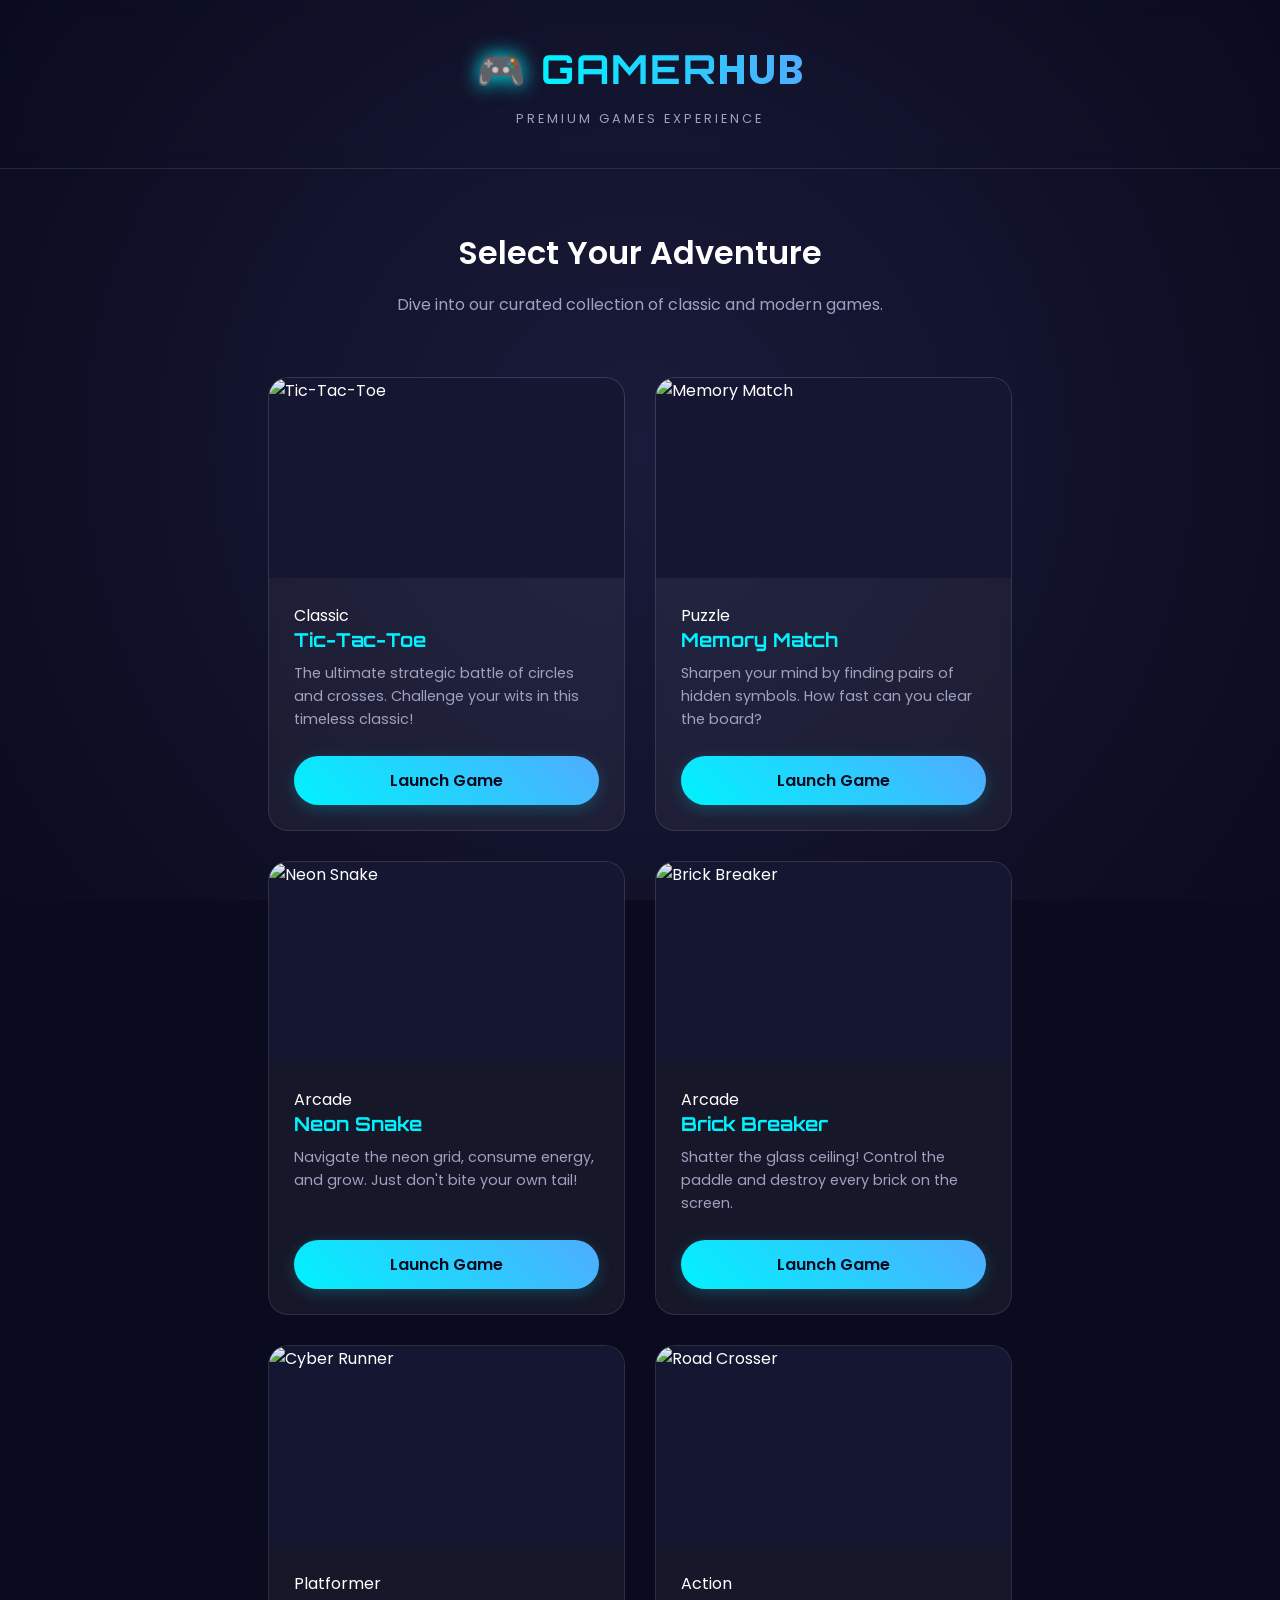
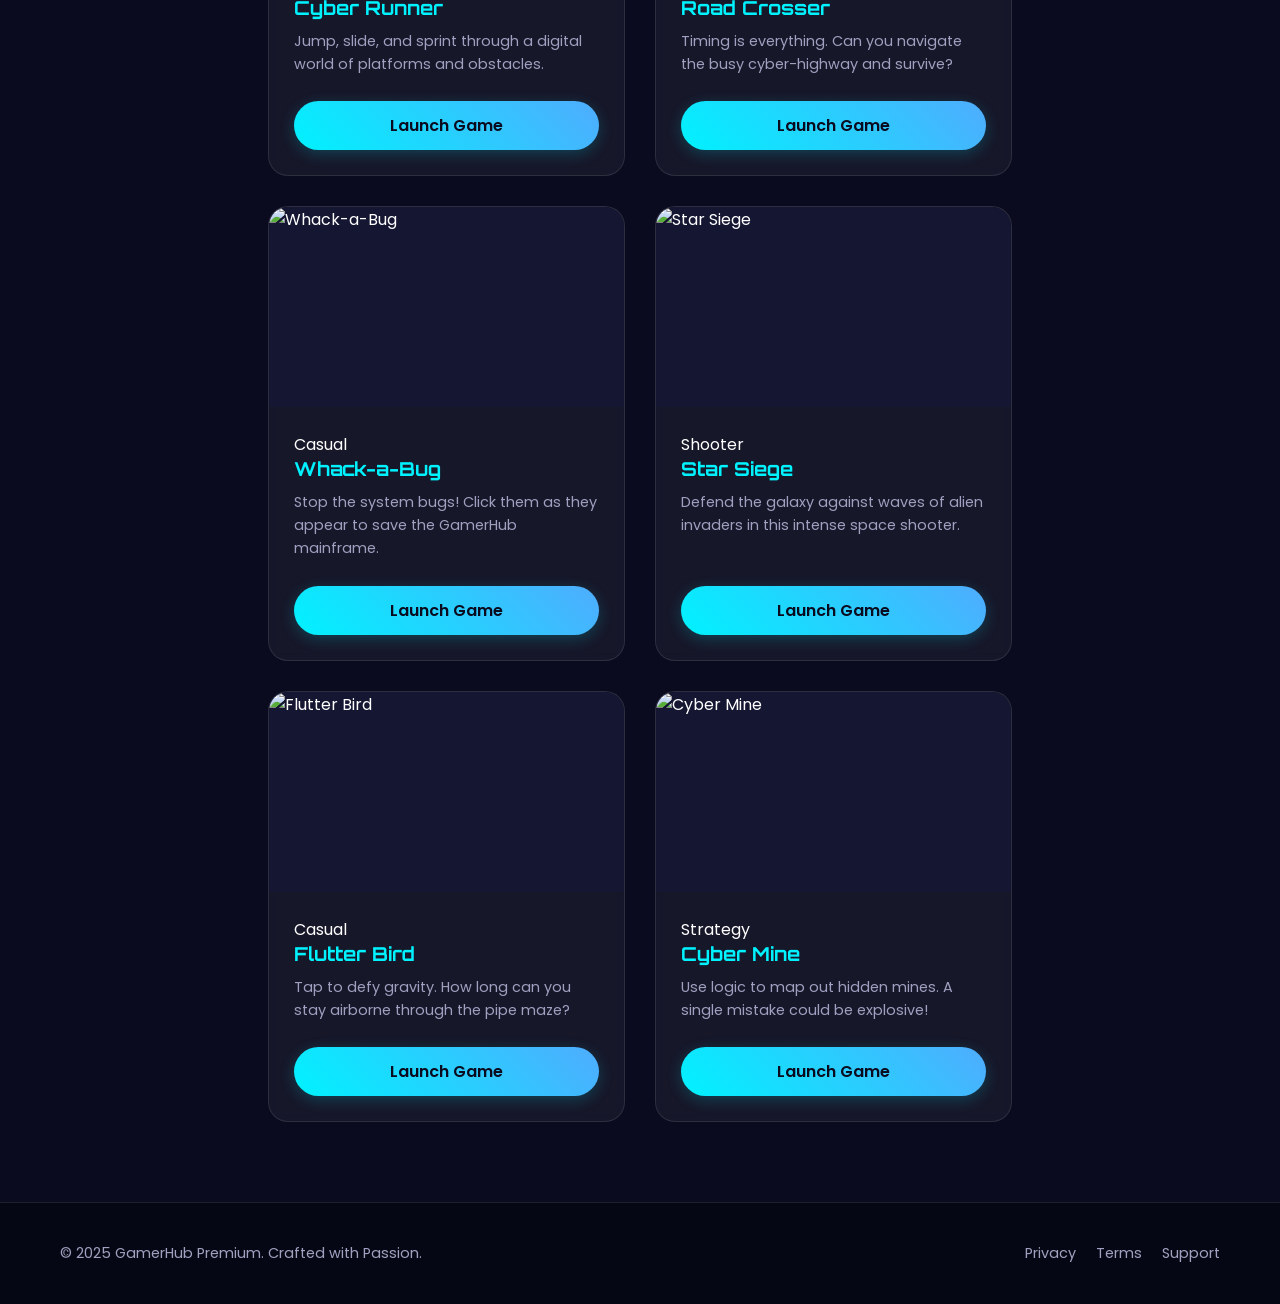
==== index.html @ 2292d2ab "Add files via upload" ====
<!DOCTYPE html>
<html lang="en">
<head>
    <meta charset="UTF-8">
    <meta name="viewport" content="width=device-width, initial-scale=1.0">
    <meta name="description" content="A premium collection of high-quality web games. Play Tic-Tac-Toe, Snake, Minesweeper, and more!">
    <title>GamerHub | Premium Web Games Collection</title>
    <link rel="preconnect" href="https://fonts.googleapis.com">
    <link rel="preconnect" href="https://fonts.gstatic.com" crossorigin>
    <link href="https://fonts.googleapis.com/css2?family=Orbitron:wght@400;700&family=Poppins:wght@300;400;600&display=swap" rel="stylesheet">
    <link rel="stylesheet" href="style.css">
</head>
<body>
    <div class="bg-glow"></div>
    
    <header>
        <div class="container">
            <div class="logo">
                <span class="logo-icon">🎮</span>
                <h1>GAMER<span>HUB</span></h1>
            </div>
            <p class="subtitle">Premium Games Experience</p>
        </div>
    </header>

    <main class="container">
        <section class="hero">
            <h2>Select Your Adventure</h2>
            <p>Dive into our curated collection of classic and modern games.</p>
        </section>

        <div id="game-grid" class="game-grid">
            <!-- Games will be dynamically injected here -->
            <div class="loader-container">
                <div class="loader"></div>
            </div>
        </div>
    </main>

    <footer>
        <div class="container">
            <p>&copy; 2025 GamerHub Premium. Crafted with Passion.</p>
            <div class="footer-links">
                <a href="#">Privacy</a>
                <a href="#">Terms</a>
                <a href="#">Support</a>
            </div>
        </div>
    </footer>

    <script src="script.js"></script>
</body>
</html>
---- style.css ----
:root {
    --primary: #00f2fe;
    --secondary: #4facfe;
    --accent: #ff00c1;
    --bg-dark: #0a0b1e;
    --card-bg: rgba(255, 255, 255, 0.05);
    --text-main: #ffffff;
    --text-dim: #a0a0c0;
    --glass-border: rgba(255, 255, 255, 0.1);
    --glow-shadow: 0 0 20px rgba(0, 242, 254, 0.3);
}

* {
    margin: 0;
    padding: 0;
    box-sizing: border-box;
    font-family: 'Poppins', sans-serif;
}

body {
    background-color: var(--bg-dark);
    color: var(--text-main);
    min-height: 100vh;
    overflow-x: hidden;
    display: flex;
    flex-direction: column;
}

.bg-glow {
    position: fixed;
    top: 0;
    left: 0;
    width: 100%;
    height: 100%;
    background: radial-gradient(circle at 50% 50%, #1a1b3a 0%, #0a0b1e 100%);
    z-index: -1;
}

.container {
    max-width: 1200px;
    margin: 0 auto;
    padding: 0 20px;
}

header {
    padding: 40px 0;
    text-align: center;
    border-bottom: 1px solid var(--glass-border);
    backdrop-filter: blur(10px);
}

.logo {
    display: flex;
    align-items: center;
    justify-content: center;
    gap: 15px;
    margin-bottom: 10px;
}

.logo h1 {
    font-family: 'Orbitron', sans-serif;
    font-size: 2.5rem;
    letter-spacing: 2px;
    background: linear-gradient(to right, var(--primary), var(--secondary));
    -webkit-background-clip: text;
    background-clip: text;
    -webkit-text-fill-color: transparent;
}

.logo span {
    color: var(--accent);
}

.logo-icon {
    font-size: 2.5rem;
    filter: drop-shadow(0 0 10px var(--primary));
}

.subtitle {
    color: var(--text-dim);
    letter-spacing: 3px;
    text-transform: uppercase;
    font-size: 0.8rem;
}

.hero {
    text-align: center;
    padding: 60px 0;
}

.hero h2 {
    font-size: 2rem;
    margin-bottom: 15px;
    font-weight: 600;
}

.hero p {
    color: var(--text-dim);
    max-width: 600px;
    margin: 0 auto;
}

.game-grid {
    display: grid;
    grid-template-columns: repeat(auto-fill, minmax(300px, 1fr));
    gap: 30px;
    padding-bottom: 80px;
}

.game-card {
    background: var(--card-bg);
    border-radius: 20px;
    border: 1px solid var(--glass-border);
    overflow: hidden;
    backdrop-filter: blur(5px);
    transition: all 0.4s cubic-bezier(0.175, 0.885, 0.32, 1.275);
    display: flex;
    flex-direction: column;
}

.game-card:hover {
    transform: translateY(-10px);
    border-color: var(--primary);
    box-shadow: var(--glow-shadow);
}

.card-image {
    width: 100%;
    height: 200px;
    background: #151632;
    position: relative;
    overflow: hidden;
}

.card-image img {
    width: 100%;
    height: 100%;
    object-fit: cover;
    transition: transform 0.5s ease;
}

.game-card:hover .card-image img {
    transform: scale(1.1);
}

.card-content {
    padding: 25px;
    flex-grow: 1;
    display: flex;
    flex-direction: column;
}

.card-content h3 {
    font-family: 'Orbitron', sans-serif;
    font-size: 1.2rem;
    margin-bottom: 10px;
    color: var(--primary);
}

.card-content p {
    color: var(--text-dim);
    font-size: 0.9rem;
    margin-bottom: 25px;
    line-height: 1.6;
    flex-grow: 1;
}

.play-btn {
    display: inline-block;
    padding: 12px 25px;
    background: linear-gradient(45deg, var(--primary), var(--secondary));
    color: var(--bg-dark);
    text-decoration: none;
    border-radius: 50px;
    font-weight: 600;
    text-align: center;
    transition: all 0.3s ease;
    box-shadow: 0 4px 15px rgba(0, 242, 254, 0.2);
}

.play-btn:hover {
    transform: scale(1.05);
    box-shadow: 0 6px 20px rgba(0, 242, 254, 0.4);
    filter: brightness(1.1);
}

footer {
    padding: 40px 0;
    background: rgba(0, 0, 0, 0.3);
    margin-top: auto;
    border-top: 1px solid var(--glass-border);
}

footer .container {
    display: flex;
    justify-content: space-between;
    align-items: center;
    flex-wrap: wrap;
    gap: 20px;
}

footer p {
    color: var(--text-dim);
    font-size: 0.9rem;
}

.footer-links {
    display: flex;
    gap: 20px;
}

.footer-links a {
    color: var(--text-dim);
    text-decoration: none;
    font-size: 0.9rem;
    transition: color 0.3s ease;
}

.footer-links a:hover {
    color: var(--primary);
}

/* Loader */
.loader-container {
    grid-column: 1 / -1;
    display: flex;
    justify-content: center;
    padding: 50px;
}

.loader {
    width: 48px;
    height: 48px;
    border: 5px solid var(--glass-border);
    border-bottom-color: var(--primary);
    border-radius: 50%;
    animation: rotation 1s linear infinite;
}

@keyframes rotation {
    0% {
        transform: rotate(0deg);
    }

    100% {
        transform: rotate(360deg);
    }
}

.fullscreen-btn {
    background: var(--card-bg);
    border: 1px solid var(--glass-border);
    color: var(--primary);
    padding: 8px 12px;
    border-radius: 10px;
    cursor: pointer;
    font-size: 0.9rem;
    font-weight: 600;
    transition: all 0.3s ease;
    display: flex;
    align-items: center;
    gap: 8px;
}

.fullscreen-btn:hover {
    background: rgba(255, 255, 255, 0.1);
    border-color: var(--primary);
    box-shadow: 0 0 10px var(--primary);
}
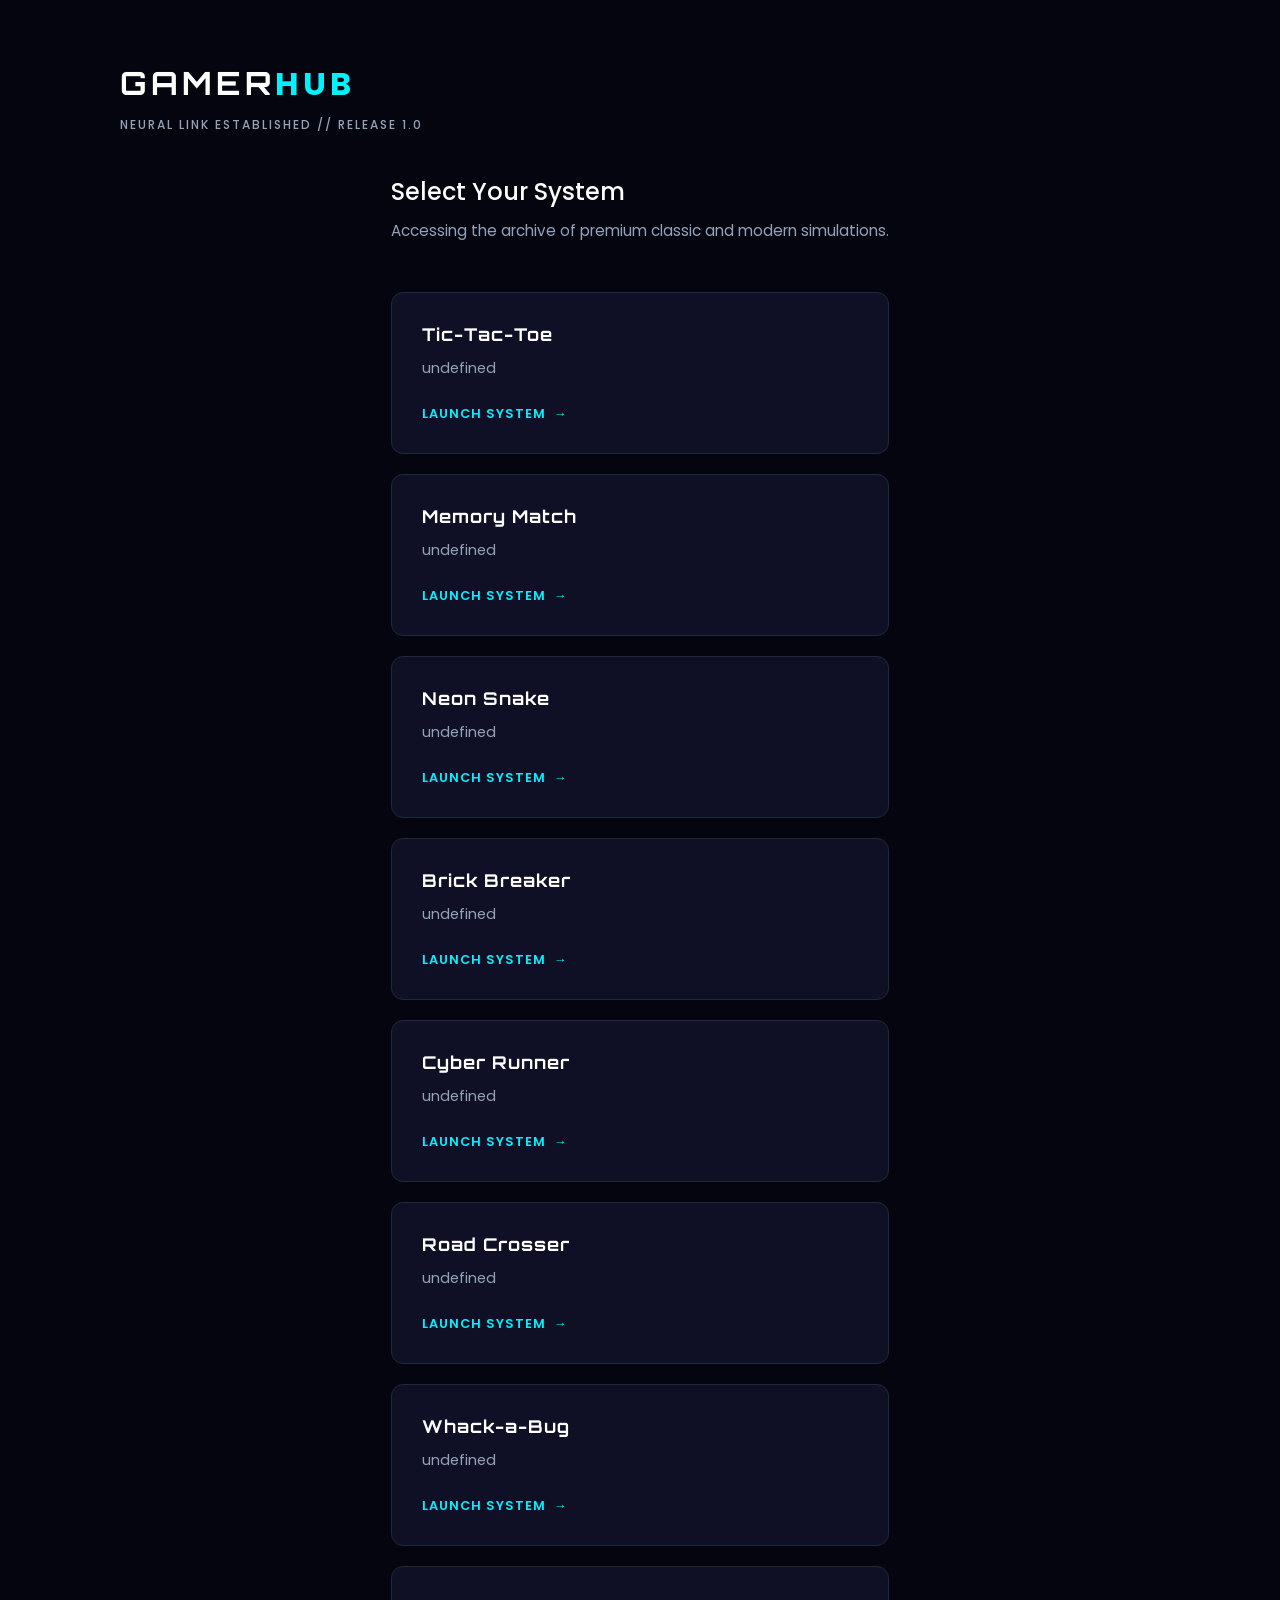
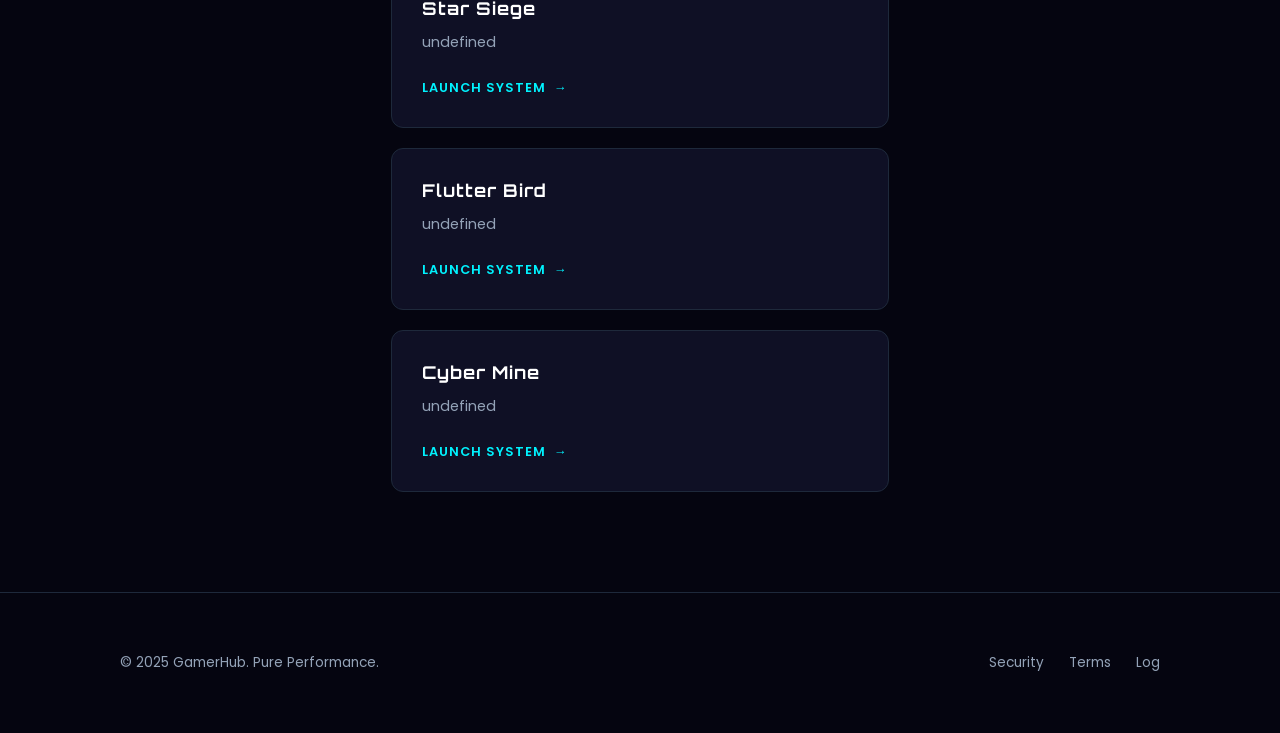
==== commit d5d7a400: "Add files via upload" ====
--- a/index.html
+++ b/index.html
@@ -1,36 +1,36 @@
 <!DOCTYPE html>
 <html lang="en">
+
 <head>
     <meta charset="UTF-8">
     <meta name="viewport" content="width=device-width, initial-scale=1.0">
-    <meta name="description" content="A premium collection of high-quality web games. Play Tic-Tac-Toe, Snake, Minesweeper, and more!">
-    <title>GamerHub | Premium Web Games Collection</title>
+    <meta name="description" content="A premium minimalist collection of high-quality web games.">
+    <title>GamerHub | Minimalist Web Games</title>
     <link rel="preconnect" href="https://fonts.googleapis.com">
     <link rel="preconnect" href="https://fonts.gstatic.com" crossorigin>
-    <link href="https://fonts.googleapis.com/css2?family=Orbitron:wght@400;700&family=Poppins:wght@300;400;600&display=swap" rel="stylesheet">
+    <link
+        href="https://fonts.googleapis.com/css2?family=Orbitron:wght@400;700&family=Poppins:wght@300;400;500;600&display=swap"
+        rel="stylesheet">
     <link rel="stylesheet" href="style.css">
 </head>
+
 <body>
-    <div class="bg-glow"></div>
-    
     <header>
         <div class="container">
             <div class="logo">
-                <span class="logo-icon">🎮</span>
                 <h1>GAMER<span>HUB</span></h1>
             </div>
-            <p class="subtitle">Premium Games Experience</p>
+            <p class="subtitle">Neural Link Established // Release 1.0</p>
         </div>
     </header>
 
     <main class="container">
         <section class="hero">
-            <h2>Select Your Adventure</h2>
-            <p>Dive into our curated collection of classic and modern games.</p>
+            <h2>Select Your System</h2>
+            <p>Accessing the archive of premium classic and modern simulations.</p>
         </section>
 
         <div id="game-grid" class="game-grid">
-            <!-- Games will be dynamically injected here -->
             <div class="loader-container">
                 <div class="loader"></div>
             </div>
@@ -39,15 +39,16 @@
 
     <footer>
         <div class="container">
-            <p>&copy; 2025 GamerHub Premium. Crafted with Passion.</p>
+            <p>&copy; 2025 GamerHub. Pure Performance.</p>
             <div class="footer-links">
-                <a href="#">Privacy</a>
+                <a href="#">Security</a>
                 <a href="#">Terms</a>
-                <a href="#">Support</a>
+                <a href="#">Log</a>
             </div>
         </div>
     </footer>
 
     <script src="script.js"></script>
 </body>
-</html>
+
+</html>
--- a/style.css
+++ b/style.css
@@ -2,12 +2,12 @@
     --primary: #00f2fe;
     --secondary: #4facfe;
     --accent: #ff00c1;
-    --bg-dark: #0a0b1e;
-    --card-bg: rgba(255, 255, 255, 0.05);
+    --bg-dark: #050510;
+    --card-bg: #0f1025;
     --text-main: #ffffff;
-    --text-dim: #a0a0c0;
-    --glass-border: rgba(255, 255, 255, 0.1);
-    --glow-shadow: 0 0 20px rgba(0, 242, 254, 0.3);
+    --text-dim: #94a3b8;
+    --border: #1e293b;
+    --border-hover: #334155;
 }
 
 * {
@@ -21,249 +21,178 @@
     background-color: var(--bg-dark);
     color: var(--text-main);
     min-height: 100vh;
-    overflow-x: hidden;
     display: flex;
     flex-direction: column;
 }
 
-.bg-glow {
-    position: fixed;
-    top: 0;
-    left: 0;
-    width: 100%;
-    height: 100%;
-    background: radial-gradient(circle at 50% 50%, #1a1b3a 0%, #0a0b1e 100%);
-    z-index: -1;
-}
-
 .container {
-    max-width: 1200px;
+    max-width: 1100px;
     margin: 0 auto;
-    padding: 0 20px;
+    padding: 0 30px;
 }
 
 header {
-    padding: 40px 0;
-    text-align: center;
-    border-bottom: 1px solid var(--glass-border);
-    backdrop-filter: blur(10px);
-}
-
-.logo {
-    display: flex;
-    align-items: center;
-    justify-content: center;
-    gap: 15px;
-    margin-bottom: 10px;
+    padding: 60px 0 40px;
+    text-align: left;
 }
 
 .logo h1 {
     font-family: 'Orbitron', sans-serif;
-    font-size: 2.5rem;
-    letter-spacing: 2px;
-    background: linear-gradient(to right, var(--primary), var(--secondary));
-    -webkit-background-clip: text;
-    background-clip: text;
-    -webkit-text-fill-color: transparent;
+    font-size: 2rem;
+    letter-spacing: 4px;
+    color: var(--text-main);
+    text-transform: uppercase;
 }
 
-.logo span {
-    color: var(--accent);
-}
-
-.logo-icon {
-    font-size: 2.5rem;
-    filter: drop-shadow(0 0 10px var(--primary));
+.logo h1 span {
+    color: var(--primary);
 }
 
 .subtitle {
     color: var(--text-dim);
-    letter-spacing: 3px;
+    letter-spacing: 2px;
     text-transform: uppercase;
-    font-size: 0.8rem;
+    font-size: 0.75rem;
+    margin-top: 8px;
+    font-weight: 500;
 }
 
 .hero {
-    text-align: center;
-    padding: 60px 0;
+    padding-bottom: 50px;
 }
 
 .hero h2 {
-    font-size: 2rem;
-    margin-bottom: 15px;
-    font-weight: 600;
+    font-size: 1.5rem;
+    margin-bottom: 10px;
+    font-weight: 500;
 }
 
 .hero p {
     color: var(--text-dim);
-    max-width: 600px;
-    margin: 0 auto;
+    font-size: 0.95rem;
 }
 
 .game-grid {
     display: grid;
-    grid-template-columns: repeat(auto-fill, minmax(300px, 1fr));
-    gap: 30px;
-    padding-bottom: 80px;
+    grid-template-columns: repeat(auto-fill, minmax(320px, 1fr));
+    gap: 20px;
+    padding-bottom: 100px;
 }
 
 .game-card {
     background: var(--card-bg);
-    border-radius: 20px;
-    border: 1px solid var(--glass-border);
-    overflow: hidden;
-    backdrop-filter: blur(5px);
-    transition: all 0.4s cubic-bezier(0.175, 0.885, 0.32, 1.275);
+    border: 1px solid var(--border);
+    border-radius: 12px;
+    padding: 30px;
     display: flex;
     flex-direction: column;
+    transition: all 0.2s ease;
+    text-decoration: none;
+    color: inherit;
 }
 
 .game-card:hover {
-    transform: translateY(-10px);
     border-color: var(--primary);
-    box-shadow: var(--glow-shadow);
-}
-
-.card-image {
-    width: 100%;
-    height: 200px;
-    background: #151632;
-    position: relative;
-    overflow: hidden;
-}
-
-.card-image img {
-    width: 100%;
-    height: 100%;
-    object-fit: cover;
-    transition: transform 0.5s ease;
-}
-
-.game-card:hover .card-image img {
-    transform: scale(1.1);
-}
-
-.card-content {
-    padding: 25px;
-    flex-grow: 1;
-    display: flex;
-    flex-direction: column;
+    background: #151730;
+    transform: translateY(-4px);
 }
 
 .card-content h3 {
     font-family: 'Orbitron', sans-serif;
-    font-size: 1.2rem;
-    margin-bottom: 10px;
+    font-size: 1.1rem;
+    margin-bottom: 12px;
+    color: var(--text-main);
+    letter-spacing: 1px;
+}
+
+.game-card:hover h3 {
     color: var(--primary);
 }
 
 .card-content p {
     color: var(--text-dim);
     font-size: 0.9rem;
+    line-height: 1.6;
     margin-bottom: 25px;
-    line-height: 1.6;
-    flex-grow: 1;
 }
 
-.play-btn {
-    display: inline-block;
-    padding: 12px 25px;
-    background: linear-gradient(45deg, var(--primary), var(--secondary));
-    color: var(--bg-dark);
-    text-decoration: none;
-    border-radius: 50px;
+.play-label {
+    margin-top: auto;
+    font-size: 0.8rem;
     font-weight: 600;
-    text-align: center;
-    transition: all 0.3s ease;
-    box-shadow: 0 4px 15px rgba(0, 242, 254, 0.2);
+    color: var(--primary);
+    text-transform: uppercase;
+    letter-spacing: 1px;
+    display: flex;
+    align-items: center;
+    gap: 8px;
 }
 
-.play-btn:hover {
-    transform: scale(1.05);
-    box-shadow: 0 6px 20px rgba(0, 242, 254, 0.4);
-    filter: brightness(1.1);
+.play-label::after {
+    content: '→';
+    transition: transform 0.2s ease;
+}
+
+.game-card:hover .play-label::after {
+    transform: translateX(5px);
 }
 
 footer {
-    padding: 40px 0;
-    background: rgba(0, 0, 0, 0.3);
+    padding: 60px 0;
+    border-top: 1px solid var(--border);
     margin-top: auto;
-    border-top: 1px solid var(--glass-border);
 }
 
 footer .container {
     display: flex;
     justify-content: space-between;
     align-items: center;
-    flex-wrap: wrap;
-    gap: 20px;
 }
 
 footer p {
     color: var(--text-dim);
-    font-size: 0.9rem;
+    font-size: 0.85rem;
 }
 
 .footer-links {
     display: flex;
-    gap: 20px;
+    gap: 25px;
 }
 
 .footer-links a {
     color: var(--text-dim);
     text-decoration: none;
-    font-size: 0.9rem;
-    transition: color 0.3s ease;
+    font-size: 0.85rem;
+    transition: color 0.2s ease;
 }
 
 .footer-links a:hover {
     color: var(--primary);
 }
 
-/* Loader */
+/* Minimal Loader */
 .loader-container {
     grid-column: 1 / -1;
     display: flex;
     justify-content: center;
-    padding: 50px;
+    padding: 100px;
 }
 
 .loader {
-    width: 48px;
-    height: 48px;
-    border: 5px solid var(--glass-border);
-    border-bottom-color: var(--primary);
+    width: 24px;
+    height: 24px;
+    border: 2px solid var(--border);
+    border-top-color: var(--primary);
     border-radius: 50%;
-    animation: rotation 1s linear infinite;
+    animation: rotation 0.8s linear infinite;
 }
 
 @keyframes rotation {
-    0% {
+    from {
         transform: rotate(0deg);
     }
 
-    100% {
+    to {
         transform: rotate(360deg);
     }
-}
-
-.fullscreen-btn {
-    background: var(--card-bg);
-    border: 1px solid var(--glass-border);
-    color: var(--primary);
-    padding: 8px 12px;
-    border-radius: 10px;
-    cursor: pointer;
-    font-size: 0.9rem;
-    font-weight: 600;
-    transition: all 0.3s ease;
-    display: flex;
-    align-items: center;
-    gap: 8px;
-}
-
-.fullscreen-btn:hover {
-    background: rgba(255, 255, 255, 0.1);
-    border-color: var(--primary);
-    box-shadow: 0 0 10px var(--primary);
 }
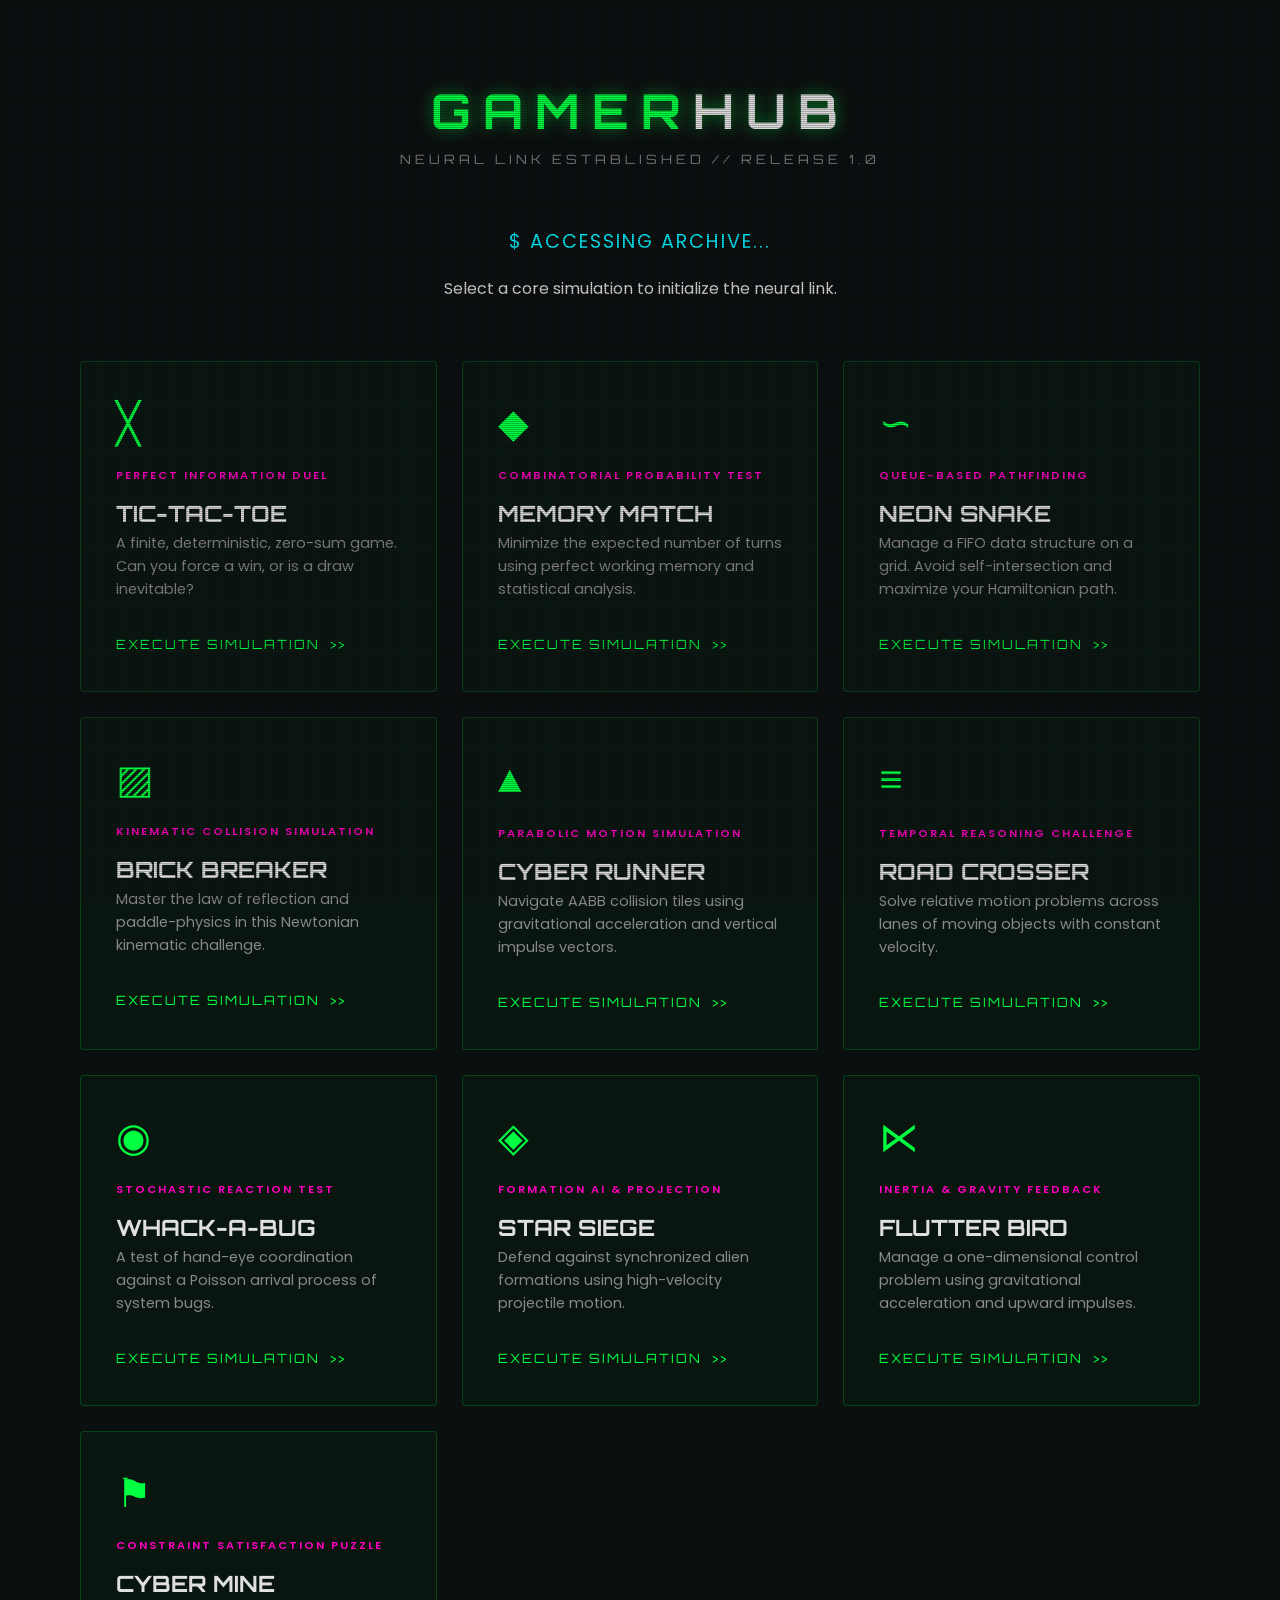
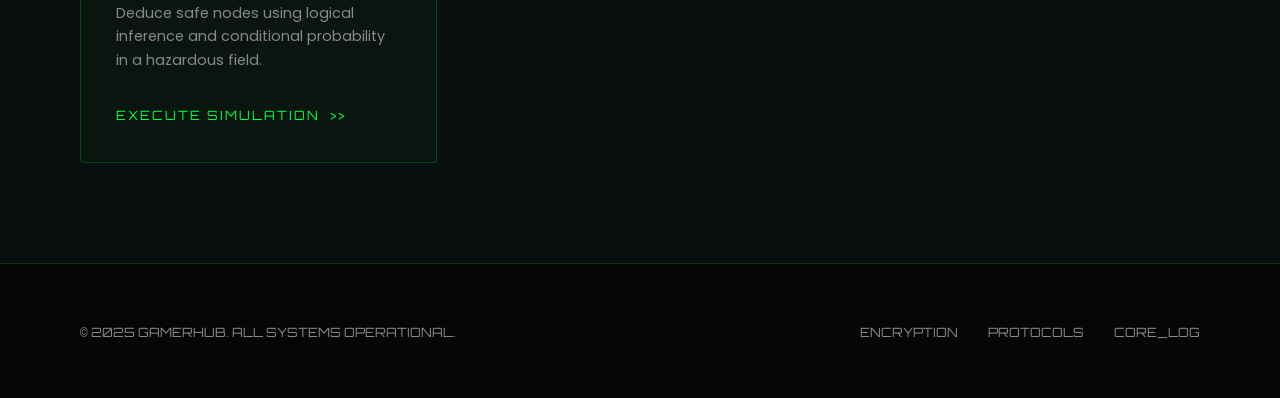
==== commit cad73dc3: "Add files via upload" ====
--- a/index.html
+++ b/index.html
@@ -4,8 +4,8 @@
 <head>
     <meta charset="UTF-8">
     <meta name="viewport" content="width=device-width, initial-scale=1.0">
-    <meta name="description" content="A premium minimalist collection of high-quality web games.">
-    <title>GamerHub | Minimalist Web Games</title>
+    <meta name="description" content="GAMERHUB: Retro-futuristic terminal archive of premium game simulations.">
+    <title>GAMERHUB // TERMINAL ACCESS</title>
     <link rel="preconnect" href="https://fonts.googleapis.com">
     <link rel="preconnect" href="https://fonts.gstatic.com" crossorigin>
     <link
@@ -15,6 +15,8 @@
 </head>
 
 <body>
+    <div class="grid-bg"></div>
+
     <header>
         <div class="container">
             <div class="logo">
@@ -26,8 +28,8 @@
 
     <main class="container">
         <section class="hero">
-            <h2>Select Your System</h2>
-            <p>Accessing the archive of premium classic and modern simulations.</p>
+            <h2>$ ACCESSING ARCHIVE...</h2>
+            <p>Select a core simulation to initialize the neural link.</p>
         </section>
 
         <div id="game-grid" class="game-grid">
@@ -39,11 +41,11 @@
 
     <footer>
         <div class="container">
-            <p>&copy; 2025 GamerHub. Pure Performance.</p>
+            <p>&copy; 2025 GAMERHUB. ALL SYSTEMS OPERATIONAL.</p>
             <div class="footer-links">
-                <a href="#">Security</a>
-                <a href="#">Terms</a>
-                <a href="#">Log</a>
+                <a href="#">ENCRYPTION</a>
+                <a href="#">PROTOCOLS</a>
+                <a href="#">CORE_LOG</a>
             </div>
         </div>
     </footer>
--- a/style.css
+++ b/style.css
@@ -1,176 +1,239 @@
 :root {
-    --primary: #00f2fe;
-    --secondary: #4facfe;
-    --accent: #ff00c1;
-    --bg-dark: #050510;
-    --card-bg: #0f1025;
-    --text-main: #ffffff;
-    --text-dim: #94a3b8;
-    --border: #1e293b;
-    --border-hover: #334155;
+    --bg-dark: #0a0f0f;
+    --terminal-green: #00ff41;
+    --terminal-cyan: #00f2fe;
+    --terminal-magenta: #ff00c1;
+    --text-main: #e0e0e0;
+    --text-dim: #888888;
+    --border: rgba(0, 255, 65, 0.2);
+    --border-hover: rgba(0, 255, 65, 0.5);
+    --card-bg: rgba(0, 255, 65, 0.03);
 }
 
 * {
     margin: 0;
     padding: 0;
     box-sizing: border-box;
-    font-family: 'Poppins', sans-serif;
 }
 
 body {
     background-color: var(--bg-dark);
     color: var(--text-main);
+    font-family: 'Poppins', sans-serif;
     min-height: 100vh;
-    display: flex;
-    flex-direction: column;
+    overflow-x: hidden;
+    position: relative;
+}
+
+/* Scan-line and Grid Effects */
+body::before {
+    content: " ";
+    display: block;
+    position: fixed;
+    top: 0;
+    left: 0;
+    bottom: 0;
+    right: 0;
+    background: linear-gradient(rgba(18, 16, 16, 0) 50%, rgba(0, 0, 0, 0.25) 50%), linear-gradient(90deg, rgba(255, 0, 0, 0.06), rgba(0, 255, 0, 0.02), rgba(0, 0, 255, 0.06));
+    z-index: 2000;
+    background-size: 100% 2px, 3px 100%;
+    pointer-events: none;
+}
+
+.grid-bg {
+    position: fixed;
+    top: 0;
+    left: 0;
+    width: 100%;
+    height: 100%;
+    background-image: linear-gradient(var(--border) 1px, transparent 1px), linear-gradient(90deg, var(--border) 1px, transparent 1px);
+    background-size: 50px 50px;
+    z-index: -1;
+    opacity: 0.1;
+    animation: grid-move 20s linear infinite;
+}
+
+@keyframes grid-move {
+    from {
+        background-position: 0 0;
+    }
+
+    to {
+        background-position: 50px 50px;
+    }
 }
 
 .container {
-    max-width: 1100px;
+    max-width: 1200px;
     margin: 0 auto;
-    padding: 0 30px;
+    padding: 0 40px;
 }
 
 header {
-    padding: 60px 0 40px;
-    text-align: left;
+    padding: 80px 0 60px;
+    text-align: center;
 }
 
 .logo h1 {
-    font-family: 'Orbitron', sans-serif;
-    font-size: 2rem;
+    font-family: 'Orbitron', monospace;
+    font-size: 3rem;
+    letter-spacing: 12px;
+    color: var(--terminal-green);
+    text-transform: uppercase;
+    text-shadow: 0 0 15px rgba(0, 255, 65, 0.5);
+    margin-bottom: 10px;
+}
+
+.logo h1 span {
+    color: var(--text-main);
+}
+
+.subtitle {
+    font-family: 'Orbitron', monospace;
+    color: var(--text-dim);
     letter-spacing: 4px;
-    color: var(--text-main);
-    text-transform: uppercase;
-}
-
-.logo h1 span {
-    color: var(--primary);
-}
-
-.subtitle {
-    color: var(--text-dim);
+    text-transform: uppercase;
+    font-size: 0.8rem;
+}
+
+.hero {
+    text-align: center;
+    padding-bottom: 60px;
+}
+
+.hero h2 {
+    font-size: 1.2rem;
+    color: var(--terminal-cyan);
+    margin-bottom: 20px;
+    font-weight: 400;
     letter-spacing: 2px;
-    text-transform: uppercase;
-    font-size: 0.75rem;
-    margin-top: 8px;
-    font-weight: 500;
-}
-
-.hero {
-    padding-bottom: 50px;
-}
-
-.hero h2 {
-    font-size: 1.5rem;
-    margin-bottom: 10px;
-    font-weight: 500;
-}
-
-.hero p {
-    color: var(--text-dim);
-    font-size: 0.95rem;
 }
 
 .game-grid {
     display: grid;
-    grid-template-columns: repeat(auto-fill, minmax(320px, 1fr));
-    gap: 20px;
+    grid-template-columns: repeat(auto-fill, minmax(340px, 1fr));
+    gap: 25px;
     padding-bottom: 100px;
 }
 
 .game-card {
     background: var(--card-bg);
     border: 1px solid var(--border);
-    border-radius: 12px;
-    padding: 30px;
-    display: flex;
-    flex-direction: column;
-    transition: all 0.2s ease;
+    border-radius: 4px;
+    padding: 35px;
     text-decoration: none;
     color: inherit;
+    transition: all 0.3s cubic-bezier(0.23, 1, 0.32, 1);
+    position: relative;
+    overflow: hidden;
+}
+
+.game-card::before {
+    content: '';
+    position: absolute;
+    top: 0;
+    left: 0;
+    width: 100%;
+    height: 1px;
+    background: linear-gradient(90deg, transparent, var(--terminal-green), transparent);
+    transform: translateX(-100%);
+    transition: transform 0.6s;
 }
 
 .game-card:hover {
-    border-color: var(--primary);
-    background: #151730;
-    transform: translateY(-4px);
+    background: rgba(0, 255, 65, 0.08);
+    border-color: var(--terminal-green);
+    transform: scale(1.02);
+    box-shadow: 0 0 30px rgba(0, 255, 65, 0.1);
+}
+
+.game-card:hover::before {
+    transform: translateX(100%);
+}
+
+.card-icon {
+    font-family: 'Orbitron', monospace;
+    font-size: 2.5rem;
+    color: var(--terminal-green);
+    margin-bottom: 20px;
+    display: block;
 }
 
 .card-content h3 {
-    font-family: 'Orbitron', sans-serif;
-    font-size: 1.1rem;
-    margin-bottom: 12px;
+    font-family: 'Orbitron', monospace;
+    font-size: 1.4rem;
     color: var(--text-main);
-    letter-spacing: 1px;
-}
-
-.game-card:hover h3 {
-    color: var(--primary);
+    margin-bottom: 5px;
+    text-transform: uppercase;
+}
+
+.card-tagline {
+    font-size: 0.7rem;
+    color: var(--terminal-magenta);
+    text-transform: uppercase;
+    letter-spacing: 2px;
+    margin-bottom: 15px;
+    font-weight: 600;
 }
 
 .card-content p {
     color: var(--text-dim);
     font-size: 0.9rem;
     line-height: 1.6;
-    margin-bottom: 25px;
-}
-
-.play-label {
-    margin-top: auto;
+    margin-bottom: 30px;
+}
+
+.launch-btn {
+    display: inline-flex;
+    align-items: center;
+    gap: 10px;
+    font-family: 'Orbitron', monospace;
     font-size: 0.8rem;
-    font-weight: 600;
-    color: var(--primary);
-    text-transform: uppercase;
-    letter-spacing: 1px;
-    display: flex;
-    align-items: center;
-    gap: 8px;
-}
-
-.play-label::after {
-    content: '→';
-    transition: transform 0.2s ease;
-}
-
-.game-card:hover .play-label::after {
+    color: var(--terminal-green);
+    text-transform: uppercase;
+    letter-spacing: 2px;
+}
+
+.launch-btn::after {
+    content: ">>";
+    transition: transform 0.3s;
+}
+
+.game-card:hover .launch-btn::after {
     transform: translateX(5px);
 }
 
 footer {
     padding: 60px 0;
     border-top: 1px solid var(--border);
-    margin-top: auto;
+    background: rgba(0, 0, 0, 0.5);
 }
 
 footer .container {
     display: flex;
     justify-content: space-between;
     align-items: center;
-}
-
-footer p {
-    color: var(--text-dim);
-    font-size: 0.85rem;
+    color: var(--text-dim);
+    font-size: 0.8rem;
+    font-family: 'Orbitron', monospace;
 }
 
 .footer-links {
     display: flex;
-    gap: 25px;
+    gap: 30px;
 }
 
 .footer-links a {
     color: var(--text-dim);
     text-decoration: none;
-    font-size: 0.85rem;
-    transition: color 0.2s ease;
+    transition: color 0.3s;
 }
 
 .footer-links a:hover {
-    color: var(--primary);
-}
-
-/* Minimal Loader */
+    color: var(--terminal-green);
+}
+
+/* Loader */
 .loader-container {
     grid-column: 1 / -1;
     display: flex;
@@ -179,12 +242,12 @@
 }
 
 .loader {
-    width: 24px;
-    height: 24px;
+    width: 30px;
+    height: 30px;
     border: 2px solid var(--border);
-    border-top-color: var(--primary);
+    border-top-color: var(--terminal-green);
     border-radius: 50%;
-    animation: rotation 0.8s linear infinite;
+    animation: rotation 1s linear infinite;
 }
 
 @keyframes rotation {
